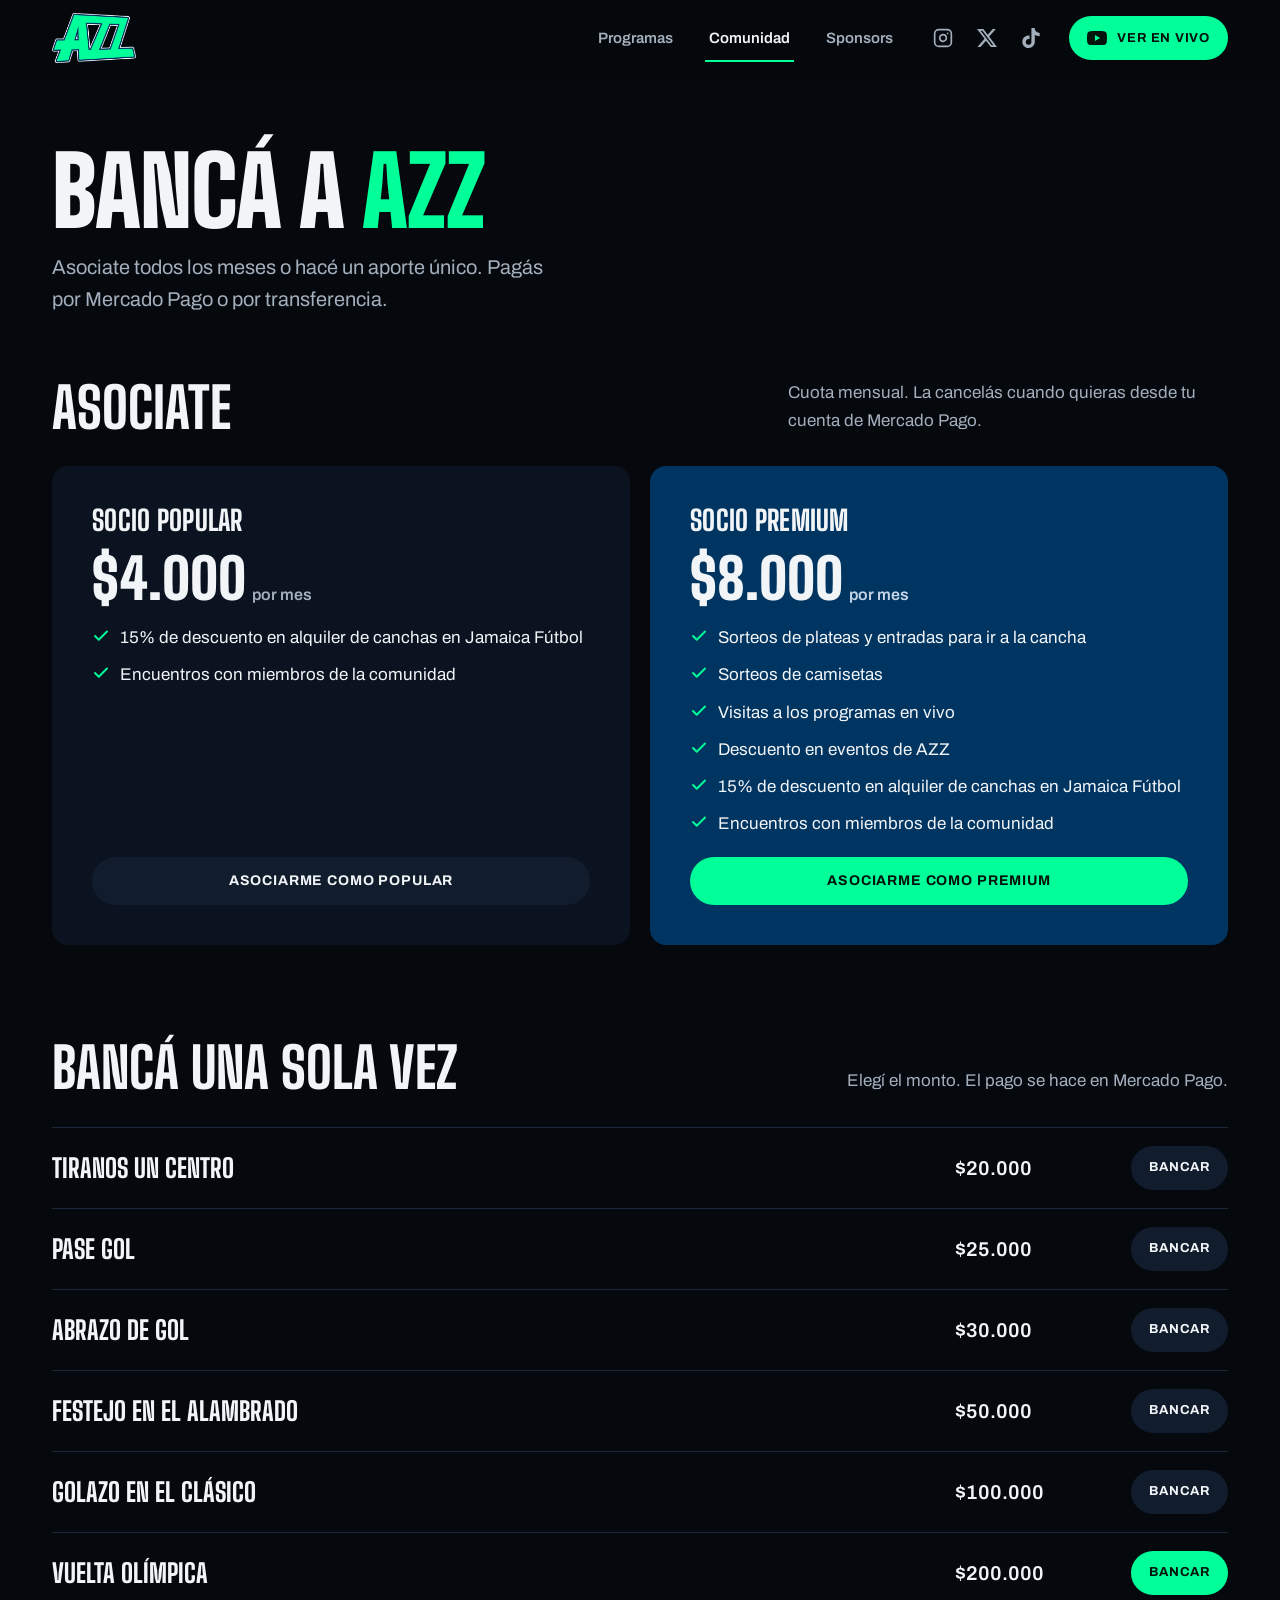
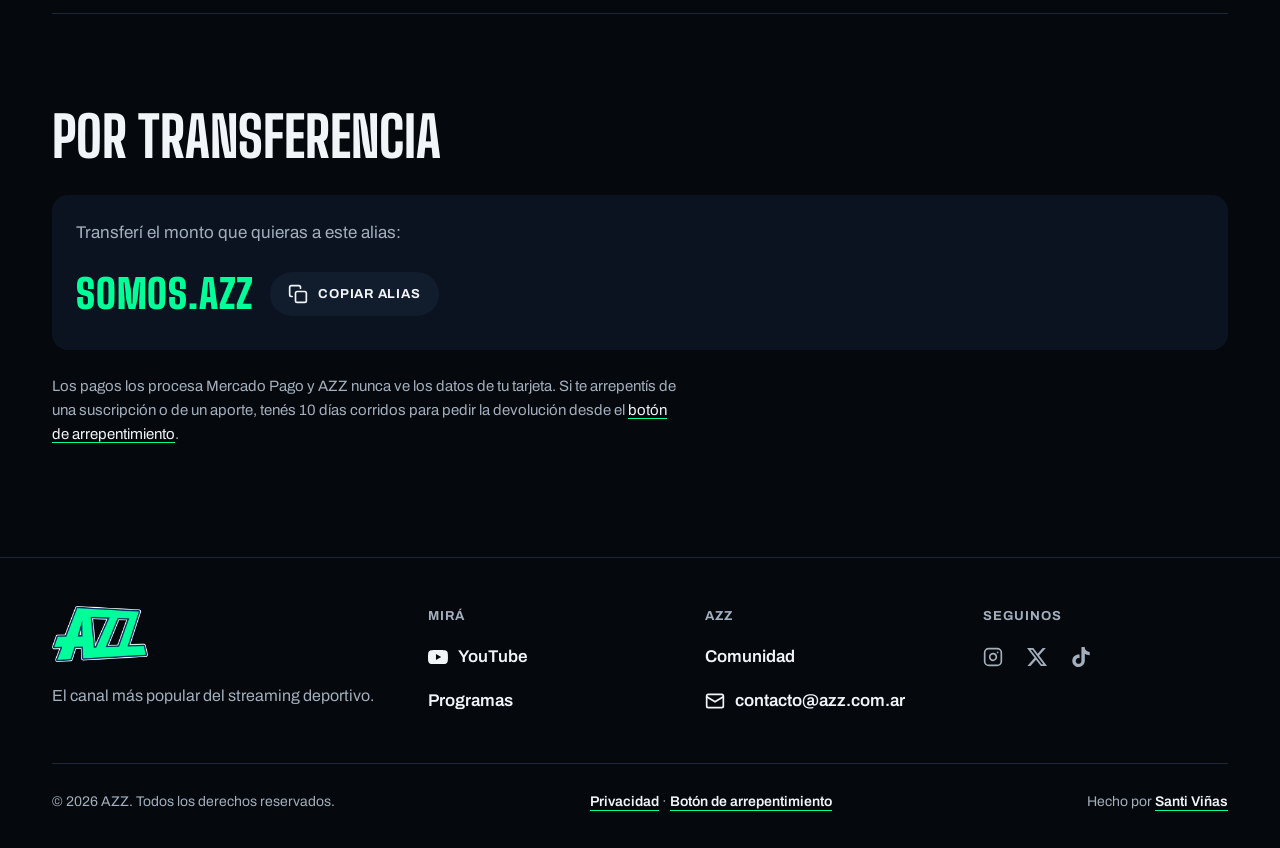
==== comunidad/index.html @ c6125a8b "Rediseño del sitio de AZZ en HTML estático Reemplaza el WordPress: home con reproductor, programas e" ====
<!doctype html>
<html lang="es-AR">
<head>
  <meta charset="utf-8">
  <meta name="viewport" content="width=device-width, initial-scale=1, viewport-fit=cover">
  <title>Comunidad | AZZ</title>
  <meta name="description" content="Hacete socio de AZZ o bancá al canal con un aporte único por Mercado Pago o transferencia.">
  <meta name="theme-color" content="#05080d">
  <link rel="canonical" href="https://azz.com.ar/comunidad/">
  <link rel="icon" type="image/png" sizes="32x32" href="../assets/img/favicon-32.png">
  <link rel="apple-touch-icon" href="../assets/img/apple-touch-icon.png">
  <link rel="preload" href="../assets/fonts/big-shoulders-display-latin.woff2" as="font" type="font/woff2" crossorigin>
  <link rel="stylesheet" href="../assets/css/styles.css">
</head>
<body>
  <svg width="0" height="0" style="position:absolute" aria-hidden="true">
    <symbol id="i-ig" viewBox="0 0 24 24" fill="none" stroke="currentColor" stroke-width="2" stroke-linecap="round" stroke-linejoin="round"><rect x="2" y="2" width="20" height="20" rx="5"/><path d="M16 11.37A4 4 0 1 1 12.63 8 4 4 0 0 1 16 11.37z"/><path d="M17.5 6.5h.01"/></symbol>
    <symbol id="i-x" viewBox="0 0 24 24" fill="currentColor"><path d="M18.901 1.153h3.68l-8.04 9.19L24 22.846h-7.406l-5.8-7.584-6.638 7.584H.474l8.6-9.83L0 1.154h7.594l5.243 6.932ZM17.61 20.644h2.039L6.486 3.24H4.298Z"/></symbol>
    <symbol id="i-tt" viewBox="0 0 24 24" fill="currentColor"><path d="M12.525.02c1.31-.02 2.61-.01 3.91-.02.08 1.53.63 3.09 1.75 4.17 1.12 1.11 2.7 1.62 4.24 1.79v4.03c-1.44-.05-2.89-.35-4.2-.97-.57-.26-1.1-.59-1.62-.93-.01 2.92.01 5.84-.02 8.75-.08 1.4-.54 2.79-1.35 3.94-1.31 1.92-3.58 3.17-5.91 3.21-1.43.08-2.86-.31-4.08-1.03-2.02-1.19-3.44-3.37-3.65-5.71-.02-.5-.03-1-.01-1.49.18-1.9 1.12-3.72 2.58-4.96 1.66-1.44 3.98-2.13 6.15-1.72.02 1.48-.04 2.96-.04 4.44-.99-.32-2.15-.23-3.02.37-.63.41-1.11 1.04-1.36 1.75-.21.51-.15 1.07-.14 1.61.24 1.64 1.82 3.02 3.5 2.87 1.12-.01 2.19-.66 2.77-1.61.19-.33.4-.67.41-1.06.1-1.79.06-3.57.07-5.36.01-4.03-.01-8.05.02-12.07z"/></symbol>
    <symbol id="i-yt" viewBox="0 0 24 24" fill="currentColor"><path d="M23.498 6.186a3.016 3.016 0 0 0-2.122-2.136C19.505 3.545 12 3.545 12 3.545s-7.505 0-9.377.505A3.017 3.017 0 0 0 .502 6.186C0 8.07 0 12 0 12s0 3.93.502 5.814a3.016 3.016 0 0 0 2.122 2.136c1.871.505 9.376.505 9.376.505s7.505 0 9.377-.505a3.015 3.015 0 0 0 2.122-2.136C24 15.93 24 12 24 12s0-3.93-.502-5.814zM9.545 15.568V8.432L15.818 12l-6.273 3.568z"/></symbol>
    <symbol id="i-play" viewBox="0 0 24 24" fill="currentColor"><path d="M7 4.5v15a1 1 0 0 0 1.52.85l12-7.5a1 1 0 0 0 0-1.7l-12-7.5A1 1 0 0 0 7 4.5z"/></symbol>
    <symbol id="i-out" viewBox="0 0 24 24" fill="none" stroke="currentColor" stroke-width="2.25" stroke-linecap="round" stroke-linejoin="round"><path d="M7 17 17 7M8 7h9v9"/></symbol>
    <symbol id="i-right" viewBox="0 0 24 24" fill="none" stroke="currentColor" stroke-width="2.25" stroke-linecap="round" stroke-linejoin="round"><path d="M5 12h14M13 6l6 6-6 6"/></symbol>
    <symbol id="i-menu" viewBox="0 0 24 24" fill="none" stroke="currentColor" stroke-width="2.25" stroke-linecap="round"><path d="M4 7h16M4 12h16M4 17h16"/></symbol>
    <symbol id="i-close" viewBox="0 0 24 24" fill="none" stroke="currentColor" stroke-width="2.25" stroke-linecap="round"><path d="M6 6l12 12M18 6 6 18"/></symbol>
    <symbol id="i-check" viewBox="0 0 24 24" fill="none" stroke="currentColor" stroke-width="2.5" stroke-linecap="round" stroke-linejoin="round"><path d="M20 6 9 17l-5-5"/></symbol>
    <symbol id="i-copy" viewBox="0 0 24 24" fill="none" stroke="currentColor" stroke-width="2" stroke-linecap="round" stroke-linejoin="round"><rect x="9" y="9" width="13" height="13" rx="2"/><path d="M5 15H4a2 2 0 0 1-2-2V4a2 2 0 0 1 2-2h9a2 2 0 0 1 2 2v1"/></symbol>
    <symbol id="i-mail" viewBox="0 0 24 24" fill="none" stroke="currentColor" stroke-width="2" stroke-linecap="round" stroke-linejoin="round"><rect x="2" y="4" width="20" height="16" rx="2"/><path d="m22 7-10 6L2 7"/></symbol>
  </svg>

  <a class="skip" href="#contenido">Saltar al contenido</a>

  <header class="site-header">
    <div class="wrap header-bar">
      <a class="brand" href="../" aria-label="AZZ, inicio">
        <img src="../assets/img/logo-azz.webp" alt="AZZ" width="640" height="376">
      </a>
      <nav class="nav" aria-label="Principal">
        <a href="../#programas">Programas</a>
        <a href="../comunidad/" aria-current="page">Comunidad</a>
        <a href="../#sponsors">Sponsors</a>
      </nav>
      <div class="social" aria-label="Redes">
        <a href="https://www.instagram.com/azzenstream" target="_blank" rel="noopener" aria-label="Instagram de AZZ"><svg class="icon"><use href="#i-ig"/></svg></a>
        <a href="https://x.com/azzenstream" target="_blank" rel="noopener" aria-label="X de AZZ"><svg class="icon"><use href="#i-x"/></svg></a>
        <a href="https://www.tiktok.com/@azzenstream" target="_blank" rel="noopener" aria-label="TikTok de AZZ"><svg class="icon"><use href="#i-tt"/></svg></a>
      </div>
      <a class="btn btn-primary btn-sm" href="https://www.youtube.com/channel/UCgLBmUFPO8JtZ1nPIBQGMlQ" target="_blank" rel="noopener"><svg class="icon"><use href="#i-yt"/></svg>Ver en vivo</a>
      <button class="menu-btn" type="button" aria-expanded="false" aria-controls="menu-movil" aria-label="Abrir menú">
        <svg class="icon icon-open"><use href="#i-menu"/></svg>
        <svg class="icon icon-close"><use href="#i-close"/></svg>
      </button>
    </div>
    <div class="mobile-menu wrap" id="menu-movil" hidden>
      <ul>
        <li><a href="../#programas">Programas <svg class="icon"><use href="#i-right"/></svg></a></li>
        <li><a href="../comunidad/">Comunidad <svg class="icon"><use href="#i-right"/></svg></a></li>
        <li><a href="../#sponsors">Sponsors <svg class="icon"><use href="#i-right"/></svg></a></li>
      </ul>
      <div class="social" aria-label="Redes">
        <a href="https://www.instagram.com/azzenstream" target="_blank" rel="noopener" aria-label="Instagram de AZZ"><svg class="icon"><use href="#i-ig"/></svg></a>
        <a href="https://x.com/azzenstream" target="_blank" rel="noopener" aria-label="X de AZZ"><svg class="icon"><use href="#i-x"/></svg></a>
        <a href="https://www.tiktok.com/@azzenstream" target="_blank" rel="noopener" aria-label="TikTok de AZZ"><svg class="icon"><use href="#i-tt"/></svg></a>
      </div>
    </div>
  </header>

  <main id="contenido">
    <section class="page-hero">
      <div class="wrap reveal">
        <h1 class="display">Bancá a <em>AZZ</em></h1>
        <p class="lead">Asociate todos los meses o hacé un aporte único. Pagás por Mercado Pago o por transferencia.</p>
      </div>
    </section>

    <section aria-labelledby="t-socios">
      <div class="wrap">
        <div class="section-head"><h2 class="h2" id="t-socios">Asociate</h2><p>Cuota mensual. La cancelás cuando quieras desde tu cuenta de Mercado Pago.</p></div>
        <div class="plans">
          <article class="plan">
            <h3 class="h3">Socio Popular</h3>
            <p class="plan-price">$4.000<small>por mes</small></p>
            <ul>
              <li><svg class="icon"><use href="#i-check"/></svg>15% de descuento en alquiler de canchas en Jamaica Fútbol</li>
              <li><svg class="icon"><use href="#i-check"/></svg>Encuentros con miembros de la comunidad</li>
            </ul>
            <a class="btn btn-ghost" href="https://www.mercadopago.com.ar/subscriptions/checkout?preapproval_plan_id=2c93808494f9e7ec0194fc0b82e70174" target="_blank" rel="noopener">Asociarme como Popular</a>
          </article>
          <article class="plan plan-featured">
            <h3 class="h3">Socio Premium</h3>
            <p class="plan-price">$8.000<small>por mes</small></p>
            <ul>
              <li><svg class="icon"><use href="#i-check"/></svg>Sorteos de plateas y entradas para ir a la cancha</li>
              <li><svg class="icon"><use href="#i-check"/></svg>Sorteos de camisetas</li>
              <li><svg class="icon"><use href="#i-check"/></svg>Visitas a los programas en vivo</li>
              <li><svg class="icon"><use href="#i-check"/></svg>Descuento en eventos de AZZ</li>
              <li><svg class="icon"><use href="#i-check"/></svg>15% de descuento en alquiler de canchas en Jamaica Fútbol</li>
              <li><svg class="icon"><use href="#i-check"/></svg>Encuentros con miembros de la comunidad</li>
            </ul>
            <a class="btn btn-primary" href="https://www.mercadopago.com.ar/subscriptions/checkout?preapproval_plan_id=2c93808494f9e7ec0194fc0c900e0176" target="_blank" rel="noopener">Asociarme como Premium</a>
          </article>
        </div>
      </div>
    </section>

    <section class="block" aria-labelledby="t-unica">
      <div class="wrap">
        <div class="section-head"><h2 class="h2" id="t-unica">Bancá una sola vez</h2><p>Elegí el monto. El pago se hace en Mercado Pago.</p></div>
        <ul class="amounts">
          <li><span class="amount-name">Tiranos un centro</span><span class="amount-price">$20.000</span><a class="btn btn-ghost btn-sm" href="https://mpago.la/26Qe4Yd" target="_blank" rel="noopener">Bancar</a></li>
          <li><span class="amount-name">Pase gol</span><span class="amount-price">$25.000</span><a class="btn btn-ghost btn-sm" href="https://mpago.la/2hVfK1y" target="_blank" rel="noopener">Bancar</a></li>
          <li><span class="amount-name">Abrazo de gol</span><span class="amount-price">$30.000</span><a class="btn btn-ghost btn-sm" href="https://mpago.la/2uM4qNQ" target="_blank" rel="noopener">Bancar</a></li>
          <li><span class="amount-name">Festejo en el alambrado</span><span class="amount-price">$50.000</span><a class="btn btn-ghost btn-sm" href="https://mpago.la/27tPdLE" target="_blank" rel="noopener">Bancar</a></li>
          <li><span class="amount-name">Golazo en el clásico</span><span class="amount-price">$100.000</span><a class="btn btn-ghost btn-sm" href="https://mpago.la/2ErnfNy" target="_blank" rel="noopener">Bancar</a></li>
          <li><span class="amount-name">Vuelta olímpica</span><span class="amount-price">$200.000</span><a class="btn btn-primary btn-sm" href="https://mpago.la/1kDzxzC" target="_blank" rel="noopener">Bancar</a></li>
        </ul>
      </div>
    </section>

    <section class="block block-last" aria-labelledby="t-transfer">
      <div class="wrap">
        <div class="section-head"><h2 class="h2" id="t-transfer">Por transferencia</h2></div>
        <div class="alias">
          <p class="alias-label">Transferí el monto que quieras a este alias:</p>
          <code>SOMOS.AZZ</code>
          <button class="btn btn-ghost btn-sm" type="button" data-copy="SOMOS.AZZ"><svg class="icon"><use href="#i-copy"/></svg>Copiar alias</button>
          <span class="copy-status" role="status" aria-live="polite"></span>
        </div>
        <p class="fineprint">Los pagos los procesa Mercado Pago y AZZ nunca ve los datos de tu tarjeta. Si te arrepentís de una suscripción o de un aporte, tenés 10 días corridos para pedir la devolución desde el <a href="../arrepentimiento/">botón de arrepentimiento</a>.</p>
        <!-- COMPLETAR: confirmar si los precios son finales (impuestos incluidos) y aclararlo debajo de cada precio. -->
      </div>
    </section>

  </main>

  <footer class="site-footer">
    <div class="wrap">
      <div class="footer-top">
        <div>
          <a class="brand" href="../" aria-label="AZZ, inicio"><img src="../assets/img/logo-azz.webp" alt="AZZ" width="640" height="376" loading="lazy"></a>
          <p class="lead footer-tagline">El canal más popular del streaming deportivo.</p>
        </div>
        <div class="footer-col">
          <h2>Mirá</h2>
          <ul>
            <li><a href="https://www.youtube.com/channel/UCgLBmUFPO8JtZ1nPIBQGMlQ" target="_blank" rel="noopener"><svg class="icon"><use href="#i-yt"/></svg>YouTube</a></li>
            <li><a href="../#programas">Programas</a></li>
          </ul>
        </div>
        <div class="footer-col">
          <h2>AZZ</h2>
          <ul>
            <li><a href="../comunidad/">Comunidad</a></li>
            <li><a href="mailto:contacto@azz.com.ar"><svg class="icon"><use href="#i-mail"/></svg>contacto@azz.com.ar</a></li>
          </ul>
        </div>
        <div class="footer-col">
          <h2>Seguinos</h2>
          <div class="social">
            <a href="https://www.instagram.com/azzenstream" target="_blank" rel="noopener" aria-label="Instagram de AZZ"><svg class="icon"><use href="#i-ig"/></svg></a>
            <a href="https://x.com/azzenstream" target="_blank" rel="noopener" aria-label="X de AZZ"><svg class="icon"><use href="#i-x"/></svg></a>
            <a href="https://www.tiktok.com/@azzenstream" target="_blank" rel="noopener" aria-label="TikTok de AZZ"><svg class="icon"><use href="#i-tt"/></svg></a>
          </div>
        </div>
      </div>
      <div class="footer-bottom">
        <span>© <span data-year>2026</span> AZZ. Todos los derechos reservados.</span>
        <span><a href="../privacidad/">Privacidad</a> · <a href="../arrepentimiento/">Botón de arrepentimiento</a></span>
        <span>Hecho por <a href="https://santivi03.github.io/SantiVi-asDev/" target="_blank" rel="noopener">Santi Viñas</a></span>
      </div>
    </div>
  </footer>

  <script src="../assets/js/main.js" defer></script>
</body>
</html>
---- assets/css/styles.css ----
/* AZZ — tokens según DESIGN.md */
@font-face {
  font-family: "Big Shoulders Display";
  src: url("../fonts/big-shoulders-display-latin.woff2") format("woff2");
  font-weight: 100 900;
  font-display: swap;
}
@font-face {
  font-family: "Archivo";
  src: url("../fonts/archivo-latin.woff2") format("woff2");
  font-weight: 100 900;
  font-stretch: 62% 125%;
  font-display: swap;
}

:root {
  --primary: #00ff99;
  --on-primary: #04140d;
  --secondary: #003461;
  --on-secondary: #f2f5f7;
  --bg: #05080d;
  --surface: #0b1320;
  --surface-raised: #111c2d;
  --text: #f2f5f7;
  --muted: #a3afbc;
  --line: #1c2738;
  --live: #ff4d4d;
  --on-secondary-muted: #c6d6e8;

  --font-display: "Big Shoulders Display", "Archivo", sans-serif;
  --font-body: "Archivo", system-ui, sans-serif;

  --r-sm: 6px;
  --r-md: 12px;
  --r-lg: 16px;
  --r-full: 999px;

  --gutter: 16px;
  --max: 1240px;
  --section: 64px;
  --header-h: 68px;

  --ease-out: cubic-bezier(0.16, 1, 0.3, 1);
  color-scheme: dark;
}
@media (min-width: 900px) {
  :root { --gutter: 32px; --section: 96px; --header-h: 76px; }
}

*, *::before, *::after { box-sizing: border-box; }
html { -webkit-text-size-adjust: 100%; scroll-behavior: smooth; scroll-padding-top: calc(var(--header-h) + 16px); }
body {
  margin: 0;
  background: var(--bg);
  color: var(--text);
  font-family: var(--font-body);
  font-size: 1.0625rem;
  line-height: 1.6;
  -webkit-font-smoothing: antialiased;
  overflow-x: hidden;
}
img { display: block; max-width: 100%; height: auto; }
a { color: inherit; text-decoration: none; -webkit-tap-highlight-color: transparent; }
button { font: inherit; color: inherit; cursor: pointer; -webkit-tap-highlight-color: transparent; }
::selection { background: var(--primary); color: var(--on-primary); }
:focus-visible { outline: 3px solid var(--primary); outline-offset: 3px; border-radius: 4px; }
html { scrollbar-color: #2a3a52 var(--bg); }

.wrap { width: 100%; max-width: var(--max); margin-inline: auto; padding-inline: var(--gutter); }
.sr-only { position: absolute; width: 1px; height: 1px; padding: 0; margin: -1px; overflow: hidden; clip: rect(0 0 0 0); white-space: nowrap; border: 0; }
.skip { position: absolute; left: 16px; top: -60px; z-index: 100; background: var(--primary); color: var(--on-primary); padding: 12px 16px; border-radius: var(--r-md); font-weight: 700; }
.skip:focus { top: 12px; }

.icon { width: 20px; height: 20px; flex: none; }

/* ---------- Tipografía ---------- */
.display, .h2, .h3 { font-family: var(--font-display); text-transform: uppercase; margin: 0; text-wrap: balance; }
.display { font-weight: 900; font-size: clamp(3.5rem, 11vw, 6rem); line-height: 0.88; letter-spacing: -0.01em; }
.display em { font-style: normal; color: var(--primary); }
.h2 { font-weight: 800; font-size: clamp(2.5rem, 6vw, 3.5rem); line-height: 0.95; }
.h3 { font-weight: 800; font-size: 1.75rem; line-height: 1; letter-spacing: 0.01em; }
.lead { font-size: clamp(1.0625rem, 2vw, 1.25rem); color: var(--muted); max-width: 46ch; margin: 0; text-wrap: pretty; }
.section-head { display: flex; flex-wrap: wrap; align-items: end; justify-content: space-between; gap: 12px 32px; margin-bottom: 32px; }
.section-head p { margin: 0; color: var(--muted); max-width: 44ch; }

/* ---------- Botones ---------- */
.btn {
  display: inline-flex; align-items: center; justify-content: center; gap: 10px;
  min-height: 48px; padding: 12px 24px; border-radius: var(--r-full); border: 0;
  font-weight: 700; font-size: 0.875rem; letter-spacing: 0.06em; text-transform: uppercase; white-space: nowrap;
  transition: transform 200ms var(--ease-out), background-color 200ms, color 200ms;
}
.btn:active { transform: scale(0.97); }
.btn-primary { background: var(--primary); color: var(--on-primary); }
.btn-primary:hover { background: #5cffbd; }
.btn-ghost { background: var(--surface-raised); color: var(--text); }
.btn-ghost:hover { background: #1a2940; }
.btn-sm { min-height: 44px; padding: 10px 18px; font-size: 0.8125rem; }

/* ---------- Header ---------- */
.site-header {
  position: sticky; top: 0; z-index: 50;
  background: rgb(5 8 13 / 0.92);
  border-bottom: 1px solid transparent;
  transition: border-color 200ms, box-shadow 200ms;
}
.site-header.is-scrolled { border-bottom-color: var(--line); box-shadow: 0 8px 24px -12px rgb(0 0 0 / 0.6); }
.header-bar { display: flex; align-items: center; gap: 16px; height: var(--header-h); }
.brand { display: inline-flex; align-items: center; min-height: 44px; margin-right: auto; }
.brand img { width: 74px; height: auto; }
.nav { display: none; }
.nav a, .social a { transition: color 150ms; }
.nav a { font-weight: 600; font-size: 0.9375rem; color: var(--muted); padding: 12px 4px; }
.nav a:hover, .nav a[aria-current="page"] { color: var(--text); }
.nav a[aria-current="page"] { box-shadow: inset 0 -2px var(--primary); }
.social { display: flex; align-items: center; }
.social a { display: inline-grid; place-items: center; width: 44px; height: 44px; color: var(--muted); border-radius: var(--r-full); }
.social a:hover { color: var(--primary); }
.header-bar .social { display: none; }
.menu-btn {
  display: inline-grid; place-items: center; width: 44px; height: 44px;
  background: var(--surface-raised); border: 0; border-radius: var(--r-full);
}
.menu-btn .icon-close { display: none; }
.menu-btn[aria-expanded="true"] .icon-open { display: none; }
.menu-btn[aria-expanded="true"] .icon-close { display: block; }
.mobile-menu { border-top: 1px solid var(--line); padding-block: 8px 20px; }
.mobile-menu[hidden] { display: none; }
.mobile-menu ul { list-style: none; margin: 0; padding: 0; }
.mobile-menu li a {
  display: flex; align-items: center; justify-content: space-between; min-height: 56px;
  font-family: var(--font-display); font-weight: 800; font-size: 1.75rem; text-transform: uppercase;
  border-bottom: 1px solid var(--line);
}
.mobile-menu .social { margin-top: 12px; margin-left: -10px; }

@media (min-width: 900px) {
  .brand img { width: 84px; }
  .nav { display: flex; gap: 28px; margin-right: 8px; }
  .header-bar .social { display: flex; }
  .menu-btn, .mobile-menu { display: none !important; }
}

/* ---------- Hero ---------- */
.hero { padding-block: 32px var(--section); }
.hero-grid { display: grid; gap: 32px; align-items: center; }
.hero-copy { display: grid; gap: 20px; justify-items: start; }
.hero-actions { display: flex; flex-wrap: wrap; gap: 12px; margin-top: 8px; }
.tag { font-weight: 700; color: var(--primary); letter-spacing: 0.02em; }
@media (min-width: 1000px) {
  .hero { padding-top: 56px; }
  .hero-grid { grid-template-columns: 5fr 7fr; gap: 56px; }
}

/* Un solo momento de movimiento: el titular entra al cargar */
@media (prefers-reduced-motion: no-preference) {
  .reveal > * { animation: rise 900ms var(--ease-out) both; }
  .reveal > *:nth-child(2) { animation-delay: 80ms; }
  .reveal > *:nth-child(3) { animation-delay: 160ms; }
  .reveal > *:nth-child(4) { animation-delay: 240ms; }
}
@keyframes rise {
  from { opacity: 0; transform: translateY(24px); filter: blur(6px); }
  to { opacity: 1; transform: none; filter: none; }
}

/* Reproductor (carga YouTube recién al tocar) */
.player { position: relative; aspect-ratio: 16 / 9; border-radius: var(--r-lg); overflow: hidden; background: var(--surface); box-shadow: 0 24px 48px -24px rgb(0 0 0 / 0.8); }
.player img, .player iframe { position: absolute; inset: 0; width: 100%; height: 100%; object-fit: cover; border: 0; }
.player-btn { position: absolute; inset: 0; display: grid; place-items: center; background: linear-gradient(to top, rgb(5 8 13 / 0.75), rgb(5 8 13 / 0) 55%); border: 0; padding: 0; }
.player-play {
  display: grid; place-items: center; width: 76px; height: 76px; border-radius: var(--r-full);
  background: var(--primary); color: var(--on-primary);
  transition: transform 250ms var(--ease-out);
}
.player-play .icon { width: 30px; height: 30px; margin-left: 4px; }
.player-btn:hover .player-play { transform: scale(1.08); }
.player-meta { position: absolute; left: 16px; right: 16px; bottom: 14px; display: flex; align-items: center; justify-content: space-between; gap: 12px; font-weight: 600; font-size: 0.9375rem; text-align: left; }
.live-badge { display: inline-flex; align-items: center; gap: 8px; background: var(--live); color: var(--on-live, #05080d); font-weight: 800; font-size: 0.75rem; letter-spacing: 0.1em; text-transform: uppercase; padding: 5px 10px; border-radius: var(--r-sm); }
.live-badge::before { content: ""; width: 8px; height: 8px; border-radius: 50%; background: currentColor; }
@media (prefers-reduced-motion: no-preference) {
  .live-badge::before { animation: pulse 1.6s ease-in-out infinite; }
}
@keyframes pulse { 50% { opacity: 0.25; } }
.player-label { display: inline-flex; align-items: center; gap: 8px; }
.player-note { margin: 12px 0 0; font-size: 0.875rem; color: var(--muted); }

/* ---------- Programas ---------- */
.programs { padding-block: var(--section); border-top: 1px solid var(--line); }
.program-grid { display: grid; gap: 20px; }
@media (min-width: 760px) { .program-grid { grid-template-columns: 1fr 1fr; gap: 24px; } }
.program { display: grid; gap: 14px; }
.program-media { border-radius: var(--r-lg); overflow: hidden; background: var(--surface); }
.program-media img { width: 100%; aspect-ratio: 1140 / 500; object-fit: cover; transition: transform 600ms var(--ease-out); }
.program-name { display: flex; align-items: center; justify-content: space-between; gap: 16px; }
.program-name span:last-child { display: inline-flex; align-items: center; gap: 6px; font-size: 0.8125rem; font-weight: 700; letter-spacing: 0.06em; text-transform: uppercase; color: var(--muted); transition: color 150ms; white-space: nowrap; }
.program:hover .program-media img { transform: scale(1.04); }
.program:hover .program-name span:last-child { color: var(--primary); }
.program-wide { margin-top: 20px; }
.program-wide .program-media img { aspect-ratio: 1920 / 323; min-height: 140px; object-position: left center; }
.program-wide p { margin: -6px 0 0; color: var(--muted); }
@media (min-width: 760px) { .program-wide { margin-top: 40px; } }

/* ---------- Banda Comunidad ---------- */
.club { padding-block: 0 var(--section); }
.club-box {
  display: grid; gap: 28px; align-items: center;
  background: var(--secondary); color: var(--on-secondary);
  border-radius: var(--r-lg); padding: 36px 24px;
}
.club-box p { margin: 0; color: var(--on-secondary-muted); max-width: 52ch; }
.club-price { font-family: var(--font-display); font-weight: 800; font-size: 1.5rem; text-transform: uppercase; color: var(--primary); }
@media (min-width: 900px) {
  .club-box { grid-template-columns: 1fr auto; padding: 56px; gap: 48px; }
}

/* ---------- Sponsors ---------- */
.sponsors { padding-block: 0 var(--section); }
.sponsor-row {
  display: grid; grid-auto-flow: column; grid-auto-columns: minmax(176px, 46%);
  gap: 14px; overflow-x: auto; overscroll-behavior-x: contain; scroll-snap-type: x mandatory;
  padding-bottom: 12px; margin-inline: calc(var(--gutter) * -1); padding-inline: var(--gutter);
  scroll-padding-inline: var(--gutter);
  list-style: none; margin-block: 0;
}
.sponsor-row li { scroll-snap-align: start; }
.sponsor-row a, .sponsor-row .sponsor-static { display: block; border-radius: var(--r-md); overflow: hidden; background: var(--surface); }
.sponsor-row img { width: 100%; aspect-ratio: 3 / 4; object-fit: cover; transition: transform 400ms var(--ease-out); }
.sponsor-row a:hover img { transform: scale(1.03); }
@media (min-width: 760px) { .sponsor-row { grid-auto-columns: calc((100% - 14px * 3) / 4.3); } }
@media (min-width: 1100px) { .sponsor-row { grid-auto-columns: calc((100% - 14px * 4) / 5.3); } }
.scroll-hint { display: flex; align-items: center; gap: 8px; color: var(--muted); font-size: 0.875rem; margin: 0; }

/* Franja continua de sponsors (la activa main.js si no hay reduced-motion) */
.sponsors.has-marquee .scroll-hint { display: none; }
.sponsor-viewport.is-marquee {
  overflow: hidden;
  margin-inline: calc(var(--gutter) * -1);
  -webkit-mask-image: linear-gradient(90deg, transparent, #000 5%, #000 95%, transparent);
  mask-image: linear-gradient(90deg, transparent, #000 5%, #000 95%, transparent);
}
.is-marquee .sponsor-row {
  display: flex; width: max-content; gap: 0; margin: 0; padding: 0 0 4px;
  overflow: visible; scroll-snap-type: none;
  animation: marquee var(--marquee-dur, 45s) linear infinite;
}
/* El espacio va como padding (no gap) para que -50% calce exacto con la copia */
.is-marquee .sponsor-row li { flex: none; width: clamp(156px, 40vw, 224px); padding-right: 14px; }
.is-marquee:hover .sponsor-row,
.is-marquee:focus-within .sponsor-row,
.is-marquee.is-holding .sponsor-row { animation-play-state: paused; }
@keyframes marquee { to { transform: translateX(-50%); } }
@media (prefers-reduced-motion: reduce) { .is-marquee .sponsor-row { animation: none; } }

/* ---------- Footer ---------- */
.site-footer { border-top: 1px solid var(--line); padding-block: 48px 24px; }
.footer-top { display: grid; gap: 32px; }
.footer-top .brand img { width: 96px; }
.footer-col h2 { font-family: var(--font-body); font-size: 0.8125rem; font-weight: 700; letter-spacing: 0.08em; text-transform: uppercase; color: var(--muted); margin: 0 0 8px; }
.footer-col ul { list-style: none; padding: 0; margin: 0; }
.footer-col li a { display: inline-flex; align-items: center; gap: 10px; min-height: 44px; font-weight: 600; }
.footer-col li a:hover { color: var(--primary); }
.footer-col .social { margin-left: -12px; }
.footer-bottom { display: flex; flex-wrap: wrap; align-items: center; justify-content: space-between; gap: 8px 24px; margin-top: 40px; padding-top: 16px; border-top: 1px solid var(--line); font-size: 0.875rem; color: var(--muted); }
.footer-bottom a { display: inline-flex; align-items: center; min-height: 44px; color: var(--text); font-weight: 600; text-decoration: underline; text-decoration-color: var(--primary); text-underline-offset: 4px; }
@media (min-width: 900px) { .footer-top { grid-template-columns: 1.4fr 1fr 1fr 1fr; } }

/* ---------- Comunidad ---------- */
.page-hero { padding-block: 40px 48px; }
.page-hero .wrap { display: grid; gap: 18px; }
@media (min-width: 900px) { .page-hero { padding-block: 72px 64px; } }
.plans { display: grid; gap: 20px; }
@media (min-width: 820px) { .plans { grid-template-columns: 1fr 1fr; } }
.plan { display: flex; flex-direction: column; gap: 20px; padding: 32px 24px; border-radius: var(--r-lg); background: var(--surface); }
.plan-featured { background: var(--secondary); }
.plan-price { margin: 0; font-family: var(--font-display); font-weight: 900; font-size: 3.5rem; line-height: 0.9; }
.plan-price small { font-family: var(--font-body); font-size: 1rem; font-weight: 600; color: var(--muted); margin-left: 6px; }
.plan-featured .plan-price small { color: var(--on-secondary-muted); }
.plan ul { list-style: none; margin: 0; padding: 0; display: grid; gap: 10px; }
.plan li { display: flex; gap: 10px; align-items: flex-start; }
.plan li .icon { color: var(--primary); margin-top: 3px; width: 18px; height: 18px; }
.plan .btn { margin-top: auto; align-self: stretch; }
@media (min-width: 900px) { .plan { padding: 40px; } }
.block { padding-block: var(--section) 0; }
.amounts { list-style: none; margin: 0; padding: 0; border-top: 1px solid var(--line); }
.amounts li { display: grid; grid-template-columns: 1fr auto; grid-template-areas: "name btn" "price btn"; align-items: center; gap: 4px 16px; padding-block: 16px; border-bottom: 1px solid var(--line); }
.amount-name { grid-area: name; }
.amount-price { grid-area: price; }
.amounts .btn { grid-area: btn; }
.amount-name { font-family: var(--font-display); font-weight: 800; font-size: 1.625rem; text-transform: uppercase; line-height: 1; }
.amount-price { color: var(--muted); font-variant-numeric: tabular-nums; font-weight: 600; }
@media (min-width: 760px) {
  .amounts li { grid-template-columns: 1fr 160px auto; grid-template-areas: "name price btn"; padding-block: 18px; }
  .amount-price { font-size: 1.25rem; color: var(--text); }
}
.alias { display: flex; flex-wrap: wrap; align-items: center; gap: 16px; padding: 24px; border-radius: var(--r-lg); background: var(--surface); }
.alias code { font-family: var(--font-display); font-weight: 900; font-size: 2.5rem; letter-spacing: 0.02em; color: var(--primary); }
.alias-label { width: 100%; margin: 0; color: var(--muted); }
.copy-status { color: var(--primary); font-weight: 600; min-height: 1.6em; }
.fineprint { color: var(--muted); font-size: 0.9375rem; max-width: 70ch; }
.fineprint a { color: var(--text); text-decoration: underline; text-decoration-color: var(--primary); text-underline-offset: 3px; }

/* ---------- Páginas legales ---------- */
.prose { max-width: 70ch; padding-bottom: var(--section); }
.prose h2 { font-family: var(--font-display); font-weight: 800; text-transform: uppercase; font-size: 1.75rem; line-height: 1; margin: 40px 0 12px; }
.prose p, .prose li { color: #d3dae2; }
.prose a { color: var(--primary); text-decoration: underline; text-underline-offset: 3px; }
.prose .todo { background: #3a2a00; color: #ffd166; padding: 2px 6px; border-radius: 4px; font-weight: 600; }
.block-last { padding-bottom: var(--section); }
.alias + .fineprint { margin-top: 24px; }
.club-box .h2 + p { margin-top: 16px; }
.club-box .club-price { margin-top: 16px; }
.footer-tagline { margin-top: 12px; font-size: 1rem; }
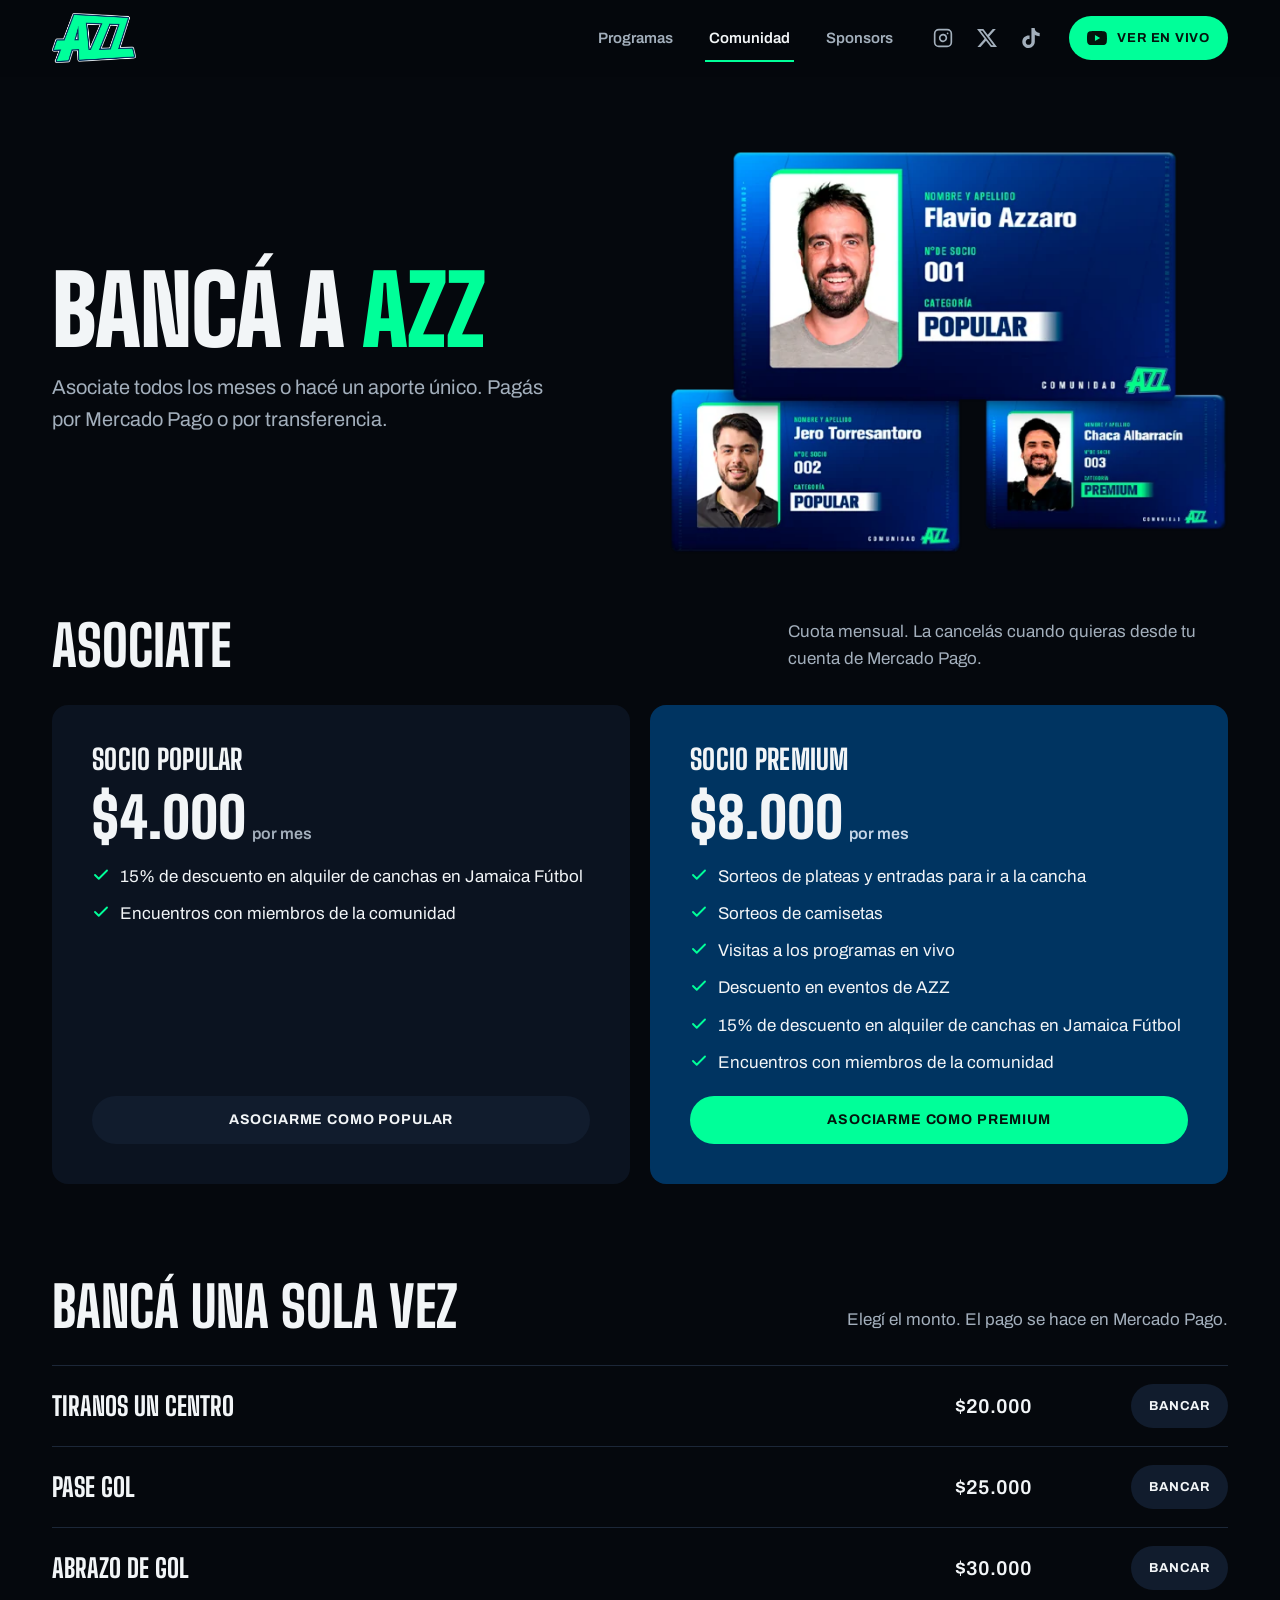
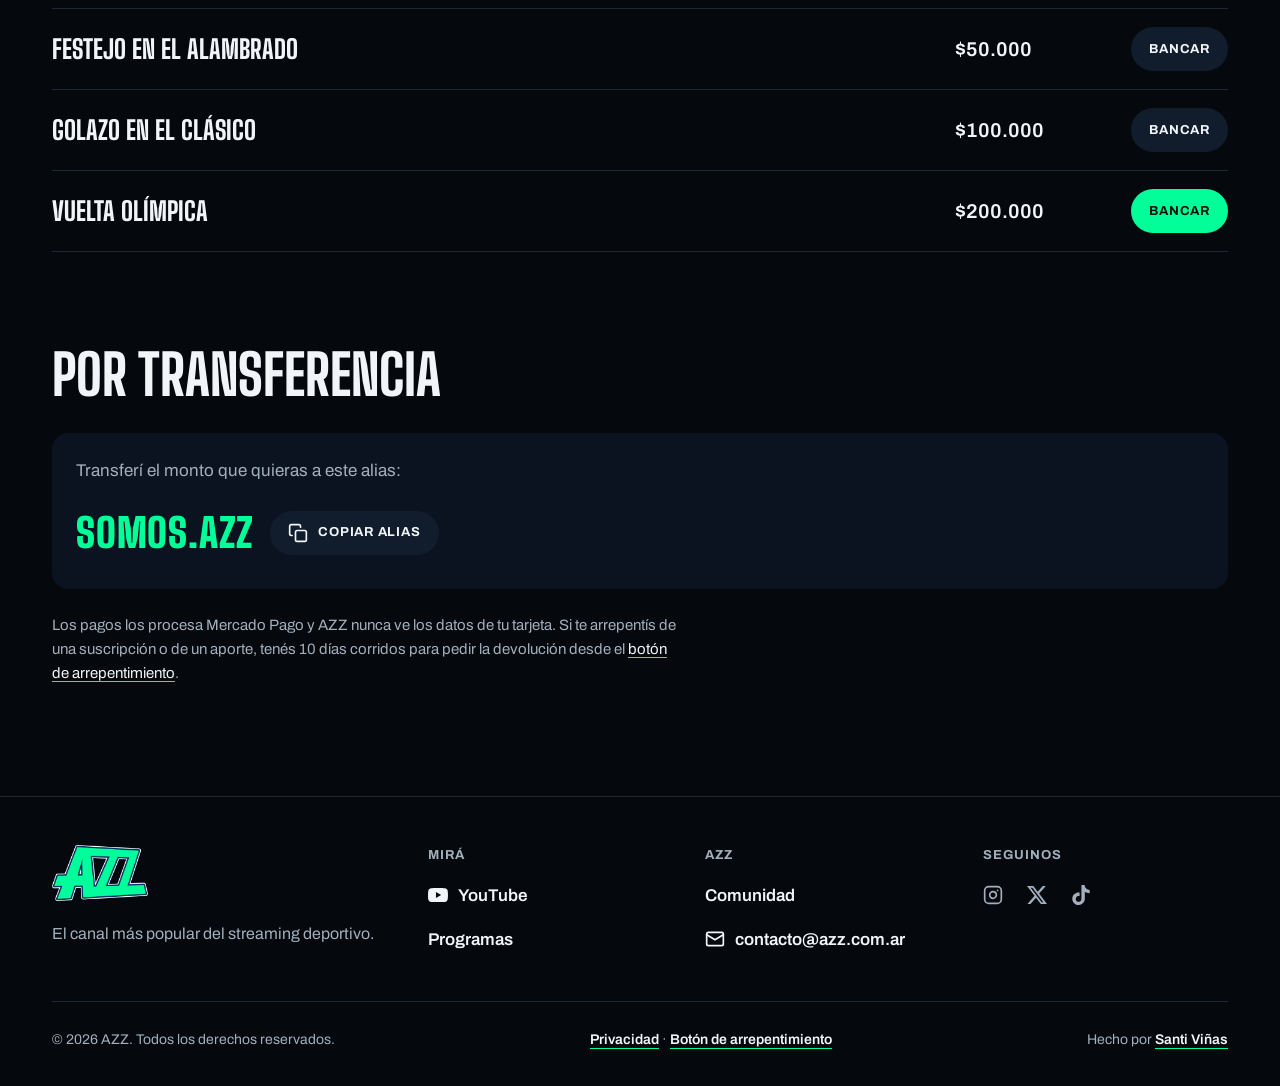
==== commit e1c920b2: "Comunidad: carnets de socio a la derecha del título Recorte con transparencia de los carnets del ban" ====
--- a/comunidad/index.html
+++ b/comunidad/index.html
@@ -66,10 +66,13 @@
   </header>
 
   <main id="contenido">
-    <section class="page-hero">
-      <div class="wrap reveal">
-        <h1 class="display">Bancá a <em>AZZ</em></h1>
-        <p class="lead">Asociate todos los meses o hacé un aporte único. Pagás por Mercado Pago o por transferencia.</p>
+    <section class="page-hero page-hero-split">
+      <div class="wrap">
+        <div class="page-hero-copy reveal">
+          <h1 class="display">Bancá a <em>AZZ</em></h1>
+          <p class="lead">Asociate todos los meses o hacé un aporte único. Pagás por Mercado Pago o por transferencia.</p>
+        </div>
+        <img class="carnets" src="../assets/img/carnets-comunidad.webp" alt="Carnets de socio de la comunidad AZZ: Flavio Azzaro, socio 001 categoría Popular; Jero Torresantoro, socio 002 categoría Popular; Chaca Albarracín, socio 003 categoría Premium" width="640" height="463" fetchpriority="high">
       </div>
     </section>
 
--- a/assets/css/styles.css
+++ b/assets/css/styles.css
@@ -311,3 +311,15 @@
 .club-box .h2 + p { margin-top: 16px; }
 .club-box .club-price { margin-top: 16px; }
 .footer-tagline { margin-top: 12px; font-size: 1rem; }
+
+/* Comunidad: título a la izquierda, carnets a la derecha */
+.page-hero-split .wrap { align-items: center; gap: 32px; }
+.page-hero-copy { display: grid; gap: 18px; justify-items: start; }
+.carnets { width: 100%; max-width: 560px; justify-self: center; filter: drop-shadow(0 24px 32px rgb(0 0 0 / 0.55)); }
+@media (min-width: 900px) {
+  .page-hero-split .wrap { grid-template-columns: 1fr 1.1fr; gap: 56px; }
+  .carnets { justify-self: end; }
+}
+@media (prefers-reduced-motion: no-preference) {
+  .carnets { animation: rise 1000ms 200ms var(--ease-out) both; }
+}
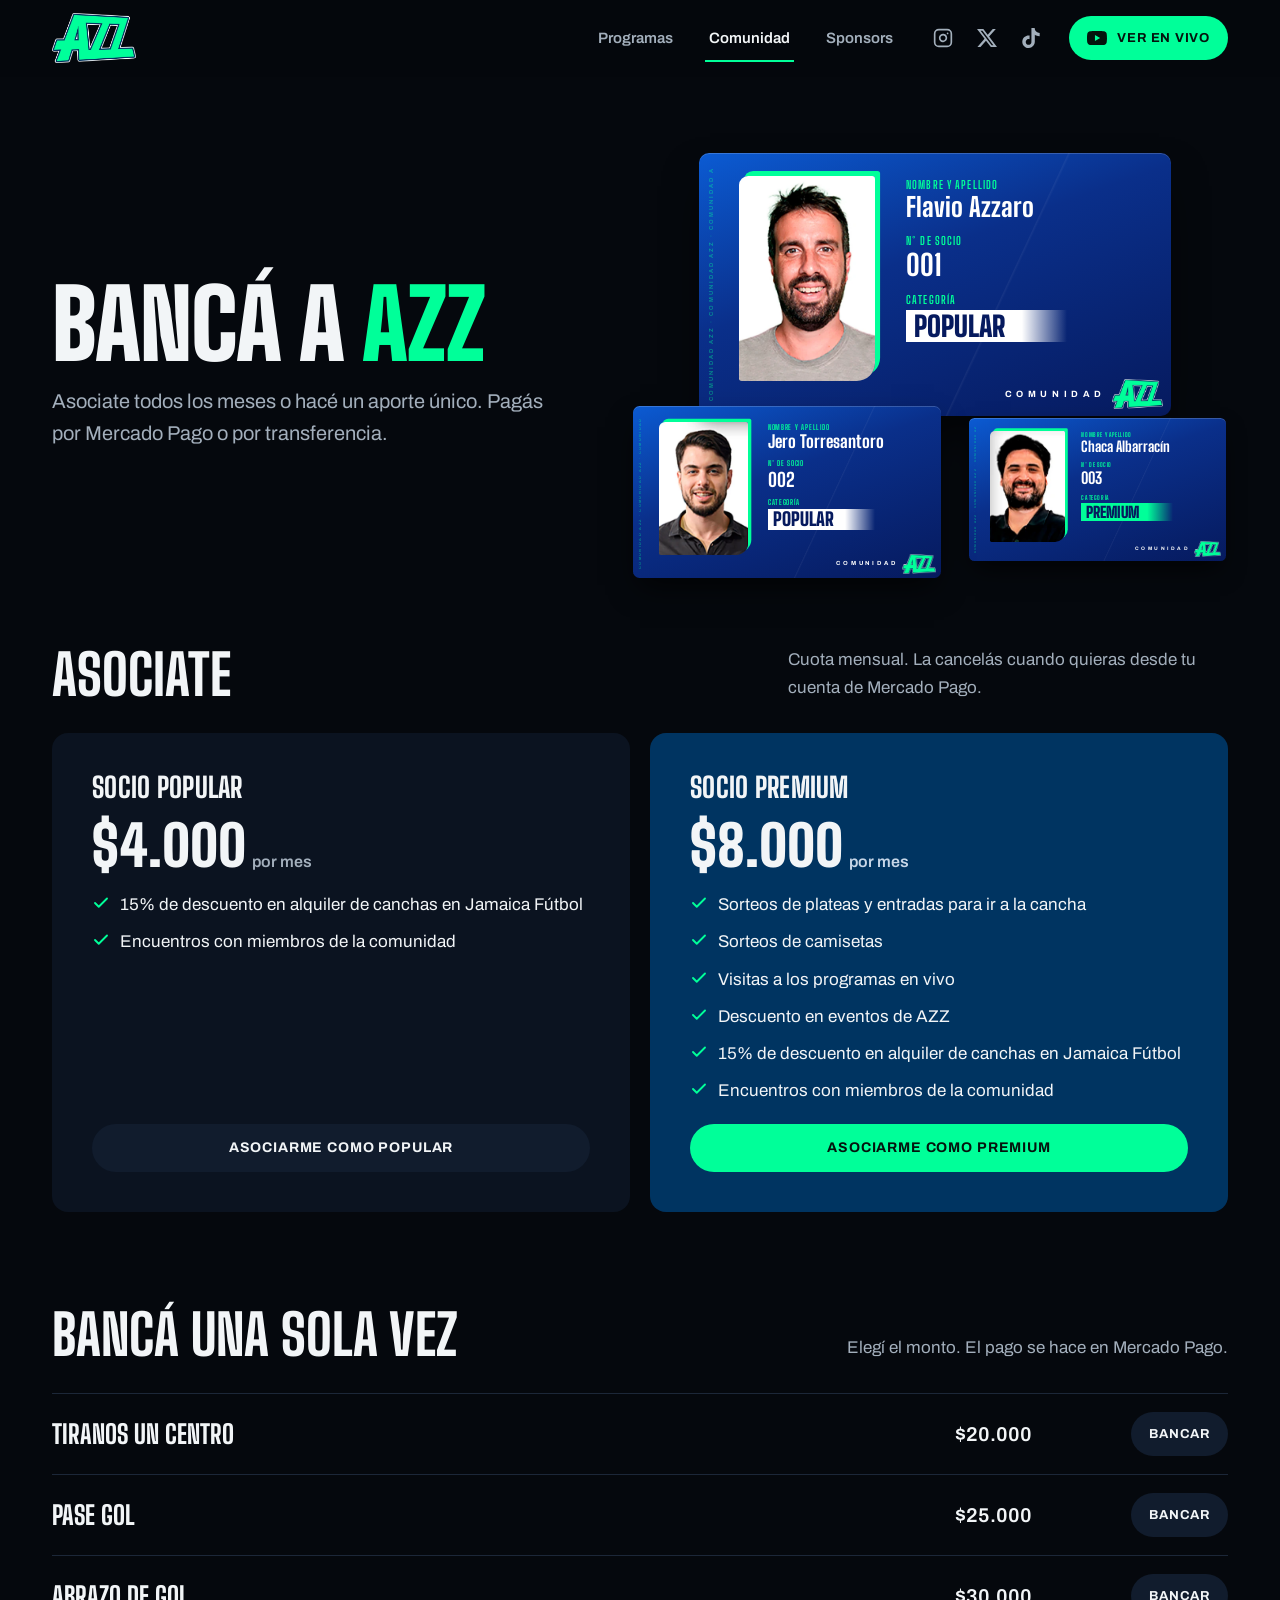
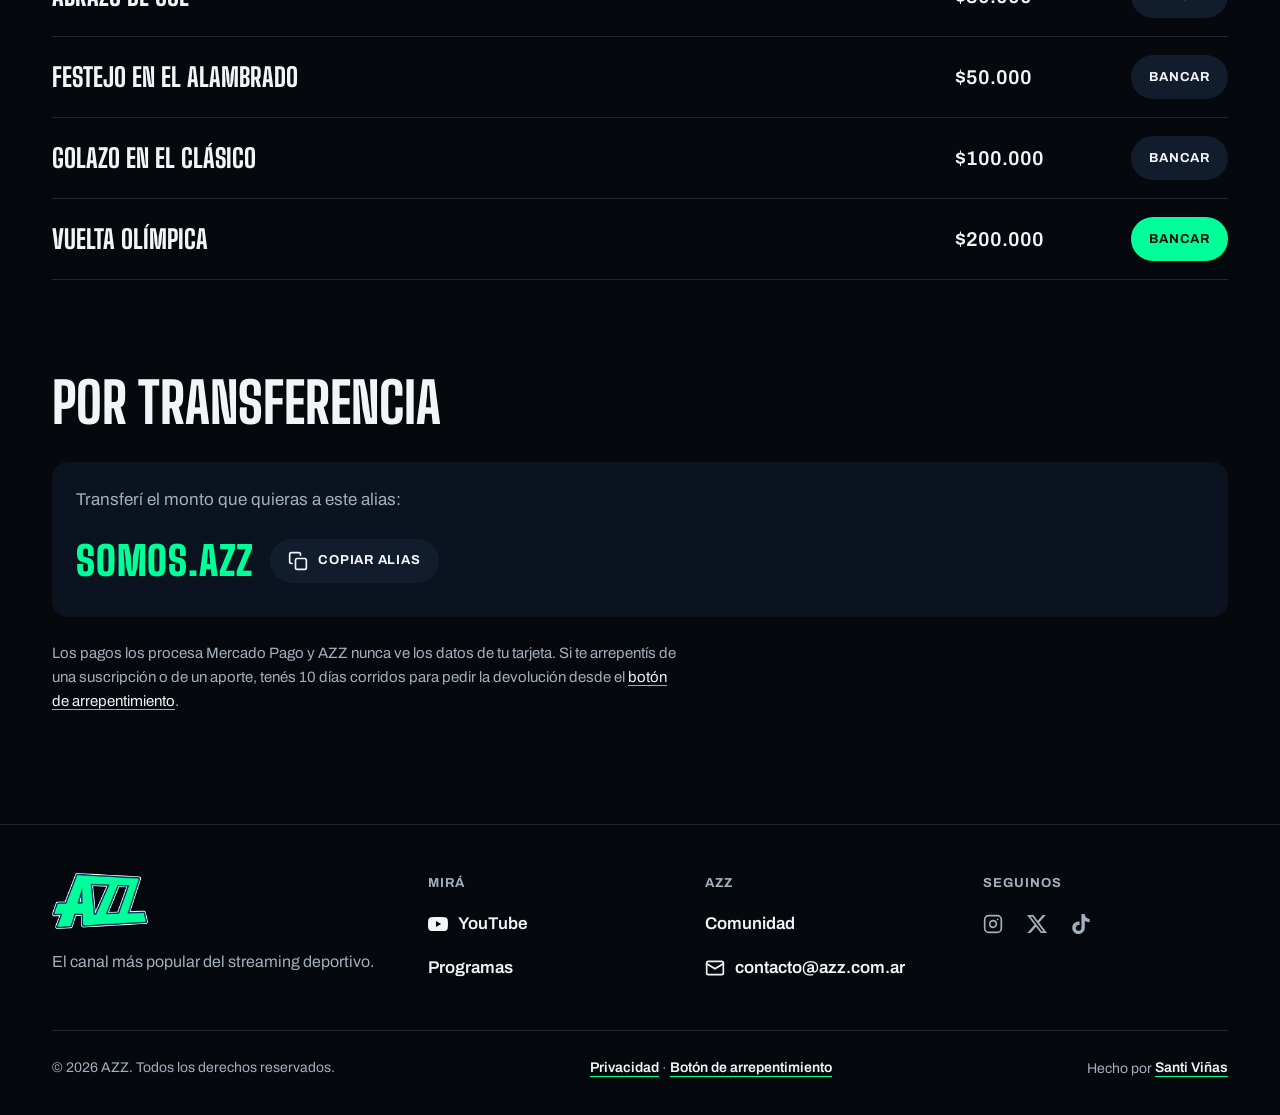
==== commit 1b372e30: "Comunidad: carnets de socio rehechos en HTML El texto, los marcos y el logo se dibujan en CSS y qued" ====
--- a/comunidad/index.html
+++ b/comunidad/index.html
@@ -72,7 +72,38 @@
           <h1 class="display">Bancá a <em>AZZ</em></h1>
           <p class="lead">Asociate todos los meses o hacé un aporte único. Pagás por Mercado Pago o por transferencia.</p>
         </div>
-        <img class="carnets" src="../assets/img/carnets-comunidad.webp" alt="Carnets de socio de la comunidad AZZ: Flavio Azzaro, socio 001 categoría Popular; Jero Torresantoro, socio 002 categoría Popular; Chaca Albarracín, socio 003 categoría Premium" width="640" height="463" fetchpriority="high">
+        <div class="carnets" role="group" aria-label="Ejemplos de carnet de socio">
+          <div class="carnet carnet-1">
+            <span class="carnet-edge" aria-hidden="true">Comunidad AZZ · Comunidad AZZ · Comunidad AZZ · Comunidad AZZ</span>
+            <img class="carnet-foto" src="../assets/img/socio-flavio.webp" alt="" width="2" height="3">
+            <dl class="carnet-datos">
+              <dt>Nombre y apellido</dt><dd class="carnet-nombre">Flavio Azzaro</dd>
+              <dt>N° de socio</dt><dd class="carnet-num">001</dd>
+              <dt>Categoría</dt><dd><span class="carnet-cat">Popular</span></dd>
+            </dl>
+            <span class="carnet-marca" aria-hidden="true">Comunidad <img src="../assets/img/logo-azz.webp" alt="" width="640" height="376"></span>
+          </div>
+          <div class="carnet carnet-2">
+            <span class="carnet-edge" aria-hidden="true">Comunidad AZZ · Comunidad AZZ · Comunidad AZZ · Comunidad AZZ</span>
+            <img class="carnet-foto" src="../assets/img/socio-jero.webp" alt="" width="2" height="3">
+            <dl class="carnet-datos">
+              <dt>Nombre y apellido</dt><dd class="carnet-nombre">Jero Torresantoro</dd>
+              <dt>N° de socio</dt><dd class="carnet-num">002</dd>
+              <dt>Categoría</dt><dd><span class="carnet-cat">Popular</span></dd>
+            </dl>
+            <span class="carnet-marca" aria-hidden="true">Comunidad <img src="../assets/img/logo-azz.webp" alt="" width="640" height="376"></span>
+          </div>
+          <div class="carnet carnet-3">
+            <span class="carnet-edge" aria-hidden="true">Comunidad AZZ · Comunidad AZZ · Comunidad AZZ · Comunidad AZZ</span>
+            <img class="carnet-foto" src="../assets/img/socio-chaca.webp" alt="" width="2" height="3">
+            <dl class="carnet-datos">
+              <dt>Nombre y apellido</dt><dd class="carnet-nombre">Chaca Albarracín</dd>
+              <dt>N° de socio</dt><dd class="carnet-num">003</dd>
+              <dt>Categoría</dt><dd><span class="carnet-cat is-premium">Premium</span></dd>
+            </dl>
+            <span class="carnet-marca" aria-hidden="true">Comunidad <img src="../assets/img/logo-azz.webp" alt="" width="640" height="376"></span>
+          </div>
+        </div>
       </div>
     </section>
 
--- a/assets/css/styles.css
+++ b/assets/css/styles.css
@@ -312,14 +312,62 @@
 .club-box .club-price { margin-top: 16px; }
 .footer-tagline { margin-top: 12px; font-size: 1rem; }
 
-/* Comunidad: título a la izquierda, carnets a la derecha */
+/* Comunidad: título a la izquierda, carnets a la derecha.
+   Los carnets son HTML: cada uno mide 26em y su font-size escala con el contenedor. */
 .page-hero-split .wrap { align-items: center; gap: 32px; }
 .page-hero-copy { display: grid; gap: 18px; justify-items: start; }
-.carnets { width: 100%; max-width: 560px; justify-self: center; filter: drop-shadow(0 24px 32px rgb(0 0 0 / 0.55)); }
+.carnets {
+  --card-navy: #061a5e;
+  position: relative; width: 100%; max-width: 600px; justify-self: center;
+  aspect-ratio: 640 / 463; container-type: inline-size;
+}
 @media (min-width: 900px) {
-  .page-hero-split .wrap { grid-template-columns: 1fr 1.1fr; gap: 56px; }
+  .page-hero-split .wrap { grid-template-columns: 1fr 1.15fr; gap: 56px; }
   .carnets { justify-self: end; }
 }
 @media (prefers-reduced-motion: no-preference) {
   .carnets { animation: rise 1000ms 200ms var(--ease-out) both; }
 }
+.carnet {
+  position: absolute; width: 26em; height: 14.5em;
+  border-radius: 0.55em; overflow: hidden;
+  background:
+    linear-gradient(115deg, transparent 62%, rgb(255 255 255 / 0.05) 62.2%, transparent 62.6%),
+    linear-gradient(160deg, #0b5bd3 0%, #0a2f8a 42%, var(--card-navy) 100%);
+  box-shadow: inset 0 1px 0 rgb(255 255 255 / 0.18), 0 1.2em 2.4em -0.6em rgb(0 0 0 / 0.75);
+  color: #fff;
+}
+.carnet-1 { font-size: 3.03cqw; left: 11.7%; top: 0.9%; }
+.carnet-2 { font-size: 1.98cqw; left: 0.6%; top: 59.4%; z-index: 2; }
+.carnet-3 { font-size: 1.65cqw; left: 56.7%; top: 62%; z-index: 1; }
+.carnet-edge {
+  position: absolute; left: 1.7em; top: 2.5em; height: 40.3em; overflow: hidden;
+  writing-mode: vertical-rl; transform: rotate(180deg);
+  font: 600 0.32em/1 var(--font-body); letter-spacing: 0.35em; text-transform: uppercase; white-space: nowrap;
+  color: rgb(0 255 153 / 0.45);
+}
+.carnet-foto {
+  position: absolute; left: 2.2em; top: 1.3em; width: 7.5em; height: 11.25em; object-fit: cover;
+  border-radius: 0.5em 0.15em 1em 0.15em;
+  box-shadow: 0.28em -0.28em 0 0 var(--primary);
+}
+.carnet-datos { position: absolute; left: 11.4em; right: 1em; top: 1.45em; margin: 0; }
+.carnet-datos dt {
+  font: 700 0.62em/1 var(--font-display); letter-spacing: 0.1em; text-transform: uppercase;
+  color: var(--primary); margin-top: 1.35em;
+}
+.carnet-datos dt:first-child { margin-top: 0; }
+.carnet-datos dd { margin: 0.12em 0 0; font-family: var(--font-display); font-weight: 800; line-height: 1; }
+.carnet-nombre { font-size: 1.45em; white-space: nowrap; }
+.carnet-num { font-size: 1.6em; font-variant-numeric: tabular-nums; }
+.carnet-cat {
+  display: inline-block; padding: 0.06em 2.2em 0.02em 0.3em; margin-top: 0.1em;
+  font: 900 1.55em/1.05 var(--font-display); text-transform: uppercase; color: var(--card-navy);
+  background: linear-gradient(90deg, #fff 72%, rgb(255 255 255 / 0));
+}
+.carnet-cat.is-premium { background: linear-gradient(90deg, var(--primary) 72%, rgb(0 255 153 / 0)); }
+.carnet-marca {
+  position: absolute; right: 0.9em; bottom: 0.75em; display: flex; align-items: center; gap: 0.7em;
+  font: 700 0.5em/1 var(--font-body); letter-spacing: 0.5em; text-transform: uppercase;
+}
+.carnet-marca img { width: 5.6em; height: auto; }
